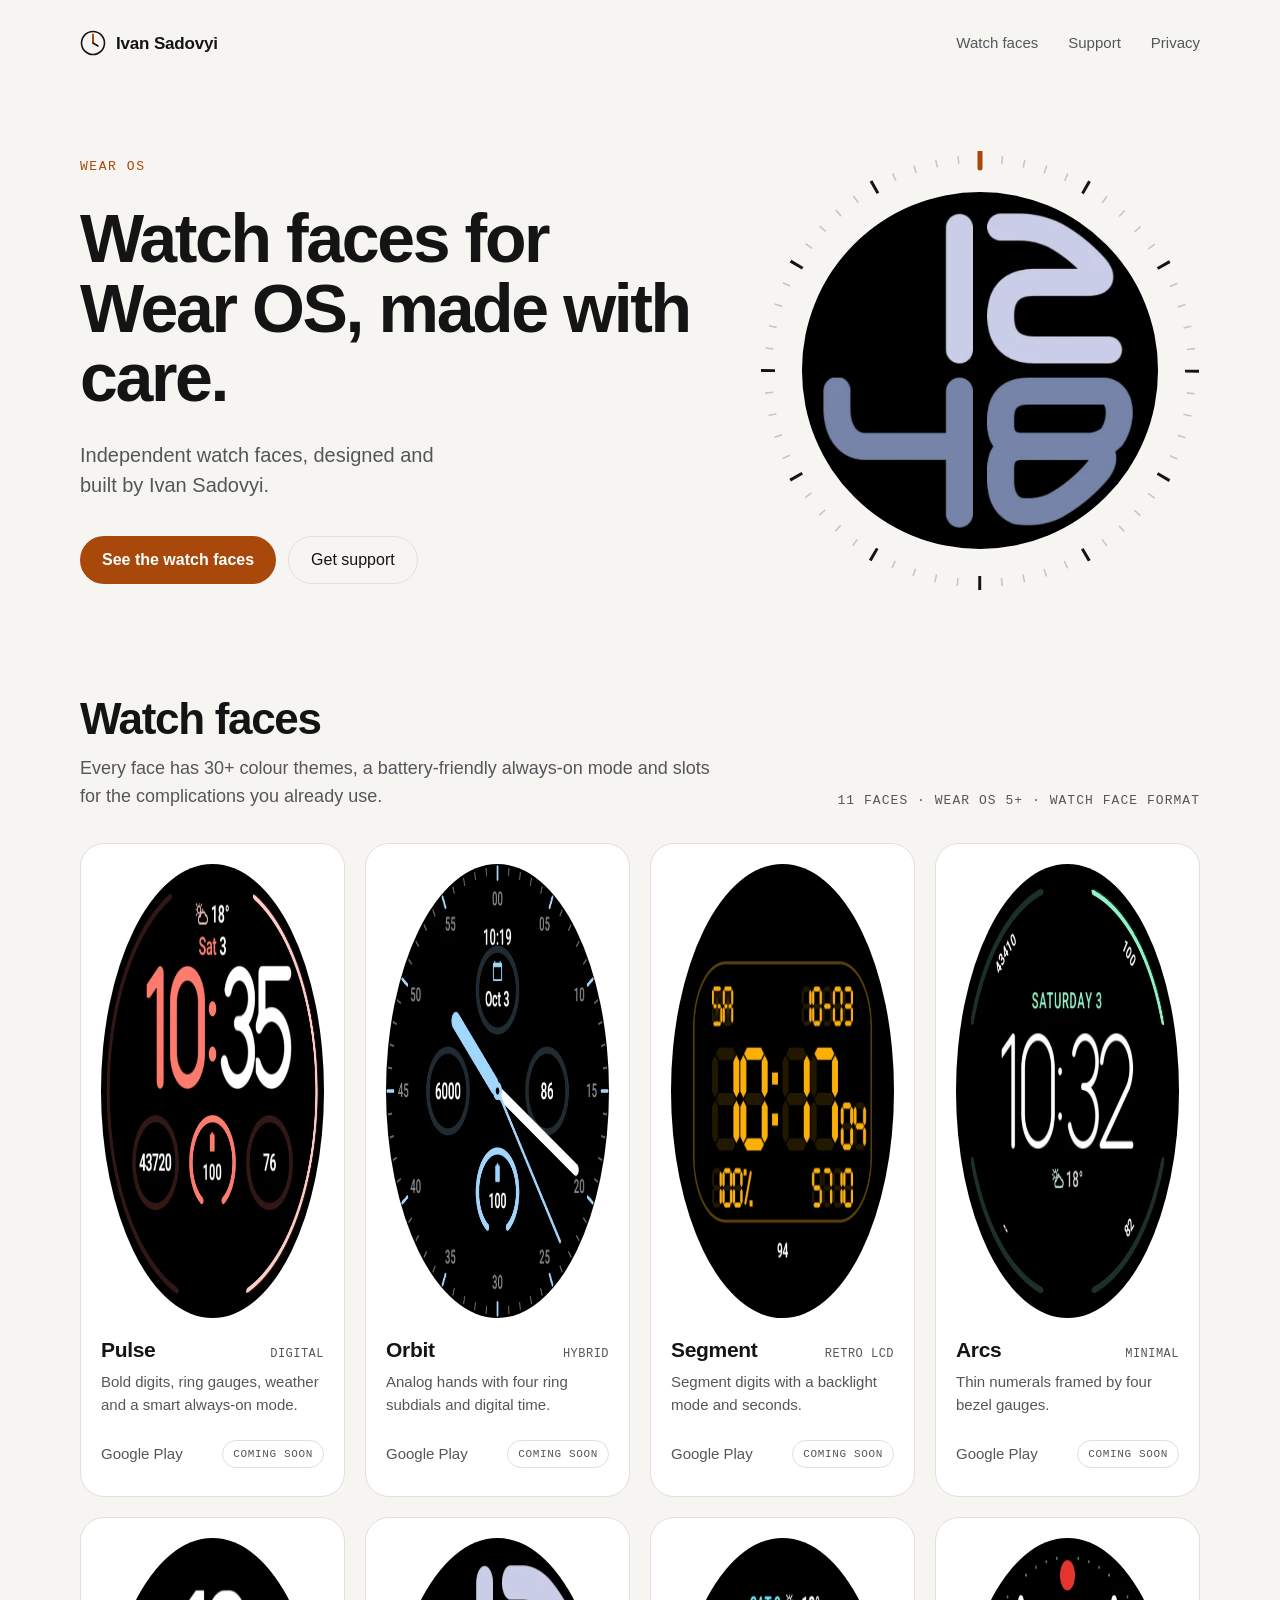
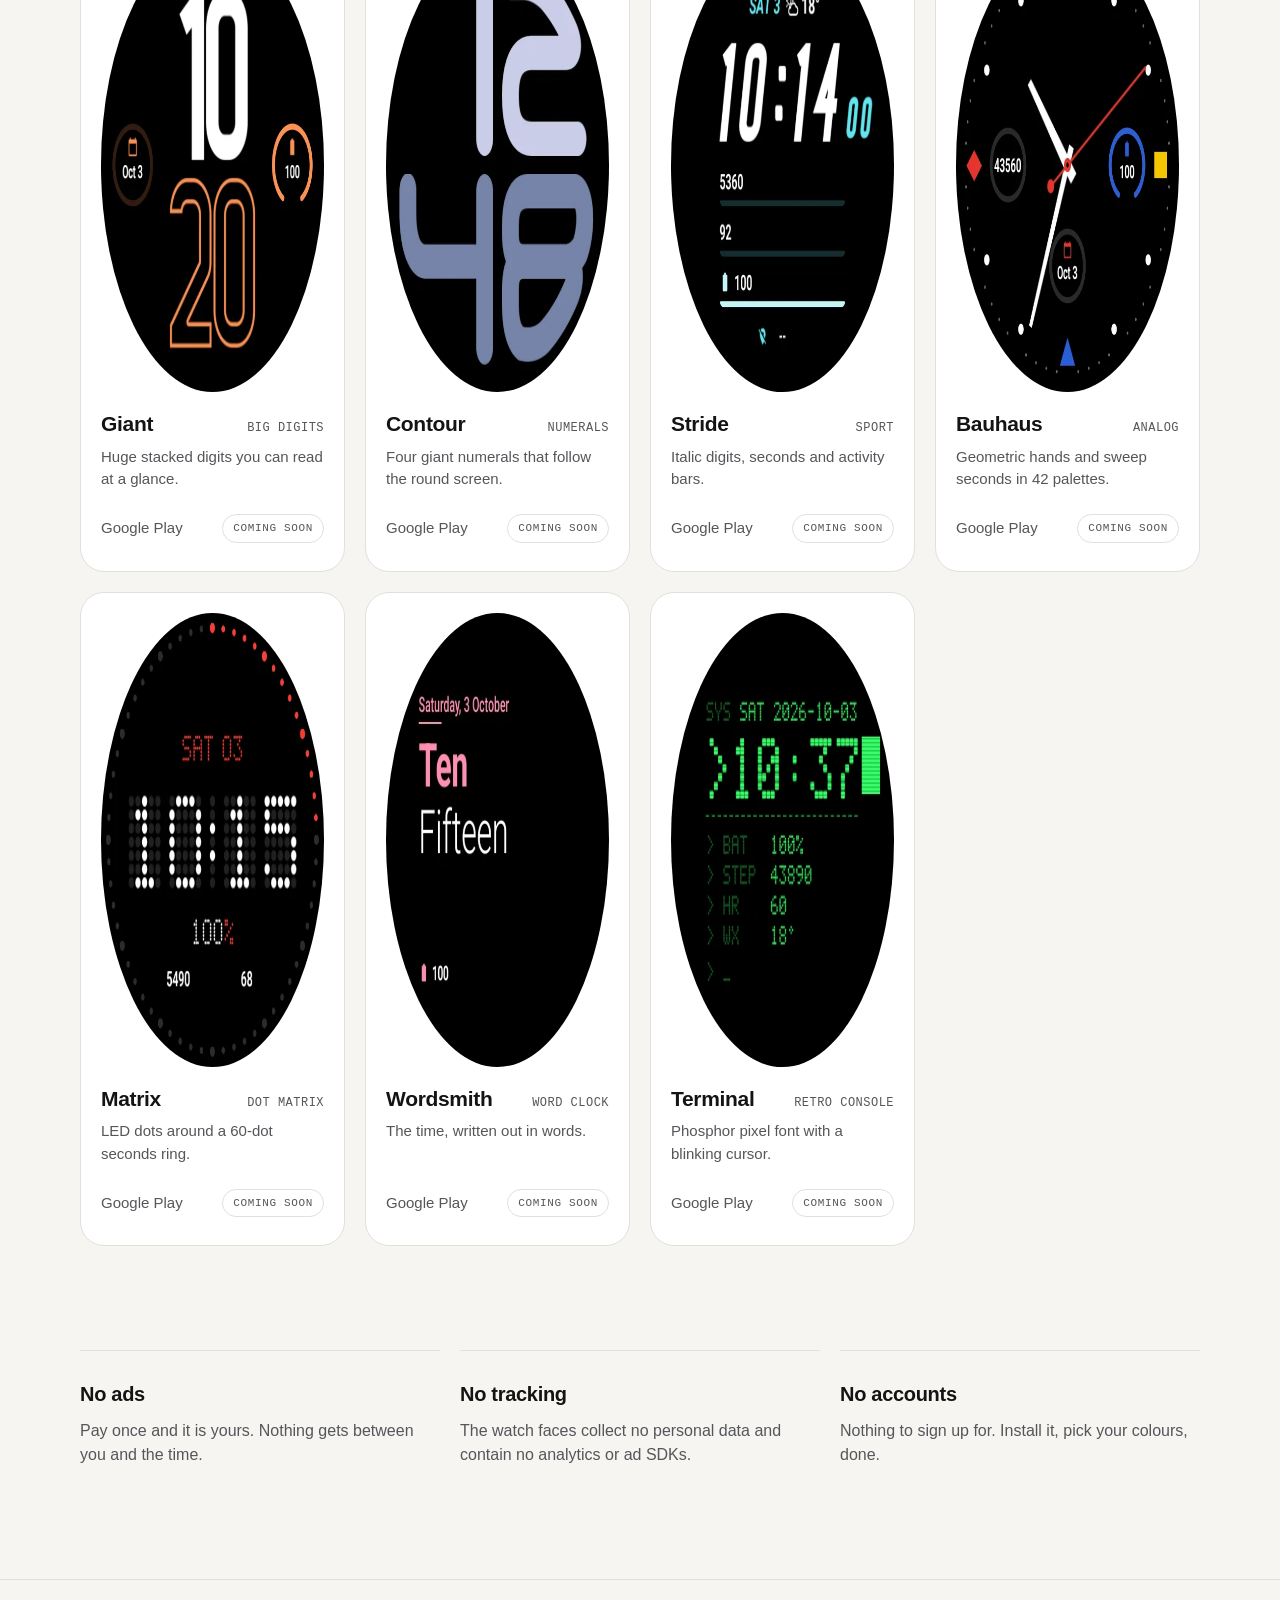
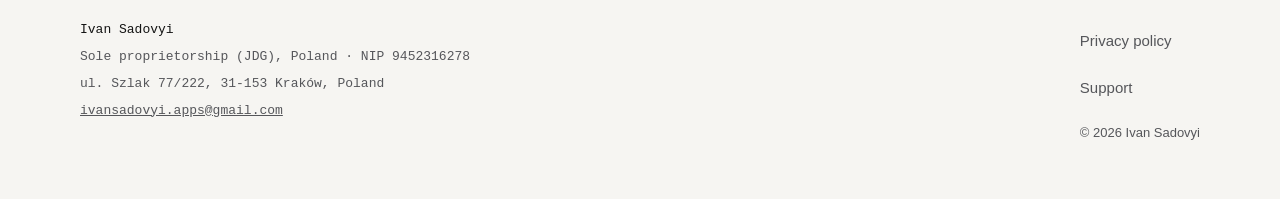
==== index.html @ e1cd38cf "Add site: watch face catalogue, support and privacy policy Static HTML/CSS for GitHub Pages, no scri" ====
<!doctype html>
<html lang="en">
<head>
<meta charset="utf-8">
<meta name="viewport" content="width=device-width, initial-scale=1">
<title>Ivan Sadovyi — Watch faces for Wear OS</title>
<meta name="description" content="Independent Wear OS watch faces by Ivan Sadovyi: Pulse, Orbit, Contour, Wordsmith and more. 30+ colour themes, a battery-friendly always-on mode, no ads and no tracking.">
<link rel="canonical" href="https://ivansadovyi.github.io/">
<meta name="theme-color" content="#0a0a0b" media="(prefers-color-scheme: dark)">
<meta name="theme-color" content="#f6f5f2" media="(prefers-color-scheme: light)">
<meta property="og:type" content="website">
<meta property="og:site_name" content="Ivan Sadovyi">
<meta property="og:title" content="Watch faces for Wear OS, made with care">
<meta property="og:description" content="Independent Wear OS watch faces by Ivan Sadovyi. No ads, no tracking, no accounts.">
<meta property="og:url" content="https://ivansadovyi.github.io/">
<meta property="og:image" content="https://ivansadovyi.github.io/assets/og.png">
<meta property="og:image:width" content="1200">
<meta property="og:image:height" content="630">
<meta name="twitter:card" content="summary_large_image">
<link rel="icon" href="/favicon.svg" type="image/svg+xml">
<link rel="icon" href="/favicon-32.png" sizes="32x32" type="image/png">
<link rel="apple-touch-icon" href="/apple-touch-icon.png">
<link rel="stylesheet" href="/assets/site.css">
</head>
<body>
<a class="skip" href="#main">Skip to content</a>

<header class="wrap site-header">
<a class="brand" href="/" aria-label="Ivan Sadovyi, home">
<svg width="26" height="26" viewBox="0 0 26 26" aria-hidden="true"><circle cx="13" cy="13" r="11.5" fill="none" stroke="currentColor" stroke-width="1.6"/><line x1="13" y1="4.5" x2="13" y2="13" style="stroke: var(--accent)" stroke-width="2" stroke-linecap="round"/><line x1="13" y1="13" x2="18" y2="16" stroke="currentColor" stroke-width="1.6" stroke-linecap="round"/></svg>
<span>Ivan Sadovyi</span>
</a>
<nav class="site-nav" aria-label="Main">
<a href="/#faces">Watch faces</a>
<a href="/support/">Support</a>
<a href="/privacy/">Privacy</a>
</nav>
</header>

<main id="main">
<section class="wrap hero">
<div class="hero__text">
<div class="label label--accent">WEAR OS</div>
<h1>Watch faces for Wear OS, made with care.</h1>
<p class="hero__lede">Independent watch faces, designed and built by Ivan Sadovyi.</p>
<div class="hero__actions">
<a class="button button--primary" href="#faces">See the watch faces</a>
<a class="button button--ghost" href="/support/">Get support</a>
</div>
</div>
<div class="hero__art">
<div class="dial">
<svg viewBox="0 0 440 440" aria-hidden="true">
<circle class="minor" cx="220" cy="220" r="212" fill="none" stroke-width="8" stroke-dasharray="1.6 20.6007" stroke-dashoffset="0.8" transform="rotate(-90 220 220)"/>
<circle class="major" cx="220" cy="220" r="212" fill="none" stroke-width="14" stroke-dasharray="3 108.0033" stroke-dashoffset="1.5" transform="rotate(-90 220 220)"/>
<line class="noon" x1="220" y1="1" x2="220" y2="17" stroke-width="5" stroke-linecap="round"/>
</svg>
<img src="/assets/faces/contour.webp" width="454" height="454" alt="Contour watch face showing 12:48 in four giant numerals">
</div>
</div>
</section>

<section class="wrap section" id="faces">
<div class="section__head">
<div class="section__intro">
<h2>Watch faces</h2>
<p>Every face has 30+ colour themes, a battery-friendly always-on mode and slots for the complications you already use.</p>
</div>
<div class="label">11 FACES · WEAR OS 5+ · WATCH FACE FORMAT</div>
</div>

<div class="faces">
<article class="face" id="pulse" data-package="com.ivan.watchface.pulse">
<img src="/assets/faces/pulse.webp" width="454" height="454" loading="lazy" alt="Pulse watch face with large digits, weather and three ring gauges">
<div class="face__body">
<div class="face__title"><h3>Pulse</h3><span class="face__kind">DIGITAL</span></div>
<p>Bold digits, ring gauges, weather and a smart always-on mode.</p>
</div>
<div class="face__store"><span class="store-link store-link--soon">Google Play</span><span class="chip">COMING SOON</span></div>
</article>

<article class="face" id="orbit" data-package="com.ivan.watchface.orbit">
<img src="/assets/faces/orbit.webp" width="454" height="454" loading="lazy" alt="Orbit hybrid watch face with analog hands, digital time and ring subdials">
<div class="face__body">
<div class="face__title"><h3>Orbit</h3><span class="face__kind">HYBRID</span></div>
<p>Analog hands with four ring subdials and digital time.</p>
</div>
<div class="face__store"><span class="store-link store-link--soon">Google Play</span><span class="chip">COMING SOON</span></div>
</article>

<article class="face" id="segment" data-package="com.ivan.watchface.segment">
<img src="/assets/faces/segment.webp" width="454" height="454" loading="lazy" alt="Segment watch face with retro LCD segment digits">
<div class="face__body">
<div class="face__title"><h3>Segment</h3><span class="face__kind">RETRO LCD</span></div>
<p>Segment digits with a backlight mode and seconds.</p>
</div>
<div class="face__store"><span class="store-link store-link--soon">Google Play</span><span class="chip">COMING SOON</span></div>
</article>

<article class="face" id="arcs" data-package="com.ivan.watchface.arcs">
<img src="/assets/faces/arcs.webp" width="454" height="454" loading="lazy" alt="Arcs watch face with thin numerals and gauges along the bezel">
<div class="face__body">
<div class="face__title"><h3>Arcs</h3><span class="face__kind">MINIMAL</span></div>
<p>Thin numerals framed by four bezel gauges.</p>
</div>
<div class="face__store"><span class="store-link store-link--soon">Google Play</span><span class="chip">COMING SOON</span></div>
</article>

<article class="face" id="giant" data-package="com.ivan.watchface.giant">
<img src="/assets/faces/giant.webp" width="454" height="454" loading="lazy" alt="Giant watch face with huge stacked hour and minute digits">
<div class="face__body">
<div class="face__title"><h3>Giant</h3><span class="face__kind">BIG DIGITS</span></div>
<p>Huge stacked digits you can read at a glance.</p>
</div>
<div class="face__store"><span class="store-link store-link--soon">Google Play</span><span class="chip">COMING SOON</span></div>
</article>

<article class="face" id="contour" data-package="com.ivan.watchface.contour">
<img src="/assets/faces/contour.webp" width="454" height="454" loading="lazy" alt="Contour watch face with four giant numerals filling the round screen">
<div class="face__body">
<div class="face__title"><h3>Contour</h3><span class="face__kind">NUMERALS</span></div>
<p>Four giant numerals that follow the round screen.</p>
</div>
<div class="face__store"><span class="store-link store-link--soon">Google Play</span><span class="chip">COMING SOON</span></div>
</article>

<article class="face" id="stride" data-package="com.ivan.watchface.stride">
<img src="/assets/faces/stride.webp" width="454" height="454" loading="lazy" alt="Stride sport watch face with italic digits and activity bars">
<div class="face__body">
<div class="face__title"><h3>Stride</h3><span class="face__kind">SPORT</span></div>
<p>Italic digits, seconds and activity bars.</p>
</div>
<div class="face__store"><span class="store-link store-link--soon">Google Play</span><span class="chip">COMING SOON</span></div>
</article>

<article class="face" id="bauhaus" data-package="com.ivan.watchface.bauhaus">
<img src="/assets/faces/bauhaus.webp" width="454" height="454" loading="lazy" alt="Bauhaus analog watch face with geometric hour markers">
<div class="face__body">
<div class="face__title"><h3>Bauhaus</h3><span class="face__kind">ANALOG</span></div>
<p>Geometric hands and sweep seconds in 42 palettes.</p>
</div>
<div class="face__store"><span class="store-link store-link--soon">Google Play</span><span class="chip">COMING SOON</span></div>
</article>

<article class="face" id="matrix" data-package="com.ivan.watchface.matrix">
<img src="/assets/faces/matrix.webp" width="454" height="454" loading="lazy" alt="Matrix watch face with dot-matrix digits and a dotted seconds ring">
<div class="face__body">
<div class="face__title"><h3>Matrix</h3><span class="face__kind">DOT MATRIX</span></div>
<p>LED dots around a 60-dot seconds ring.</p>
</div>
<div class="face__store"><span class="store-link store-link--soon">Google Play</span><span class="chip">COMING SOON</span></div>
</article>

<article class="face" id="wordsmith" data-package="com.ivan.watchface.wordsmith">
<img src="/assets/faces/wordsmith.webp" width="454" height="454" loading="lazy" alt="Wordsmith watch face showing the time written out in words">
<div class="face__body">
<div class="face__title"><h3>Wordsmith</h3><span class="face__kind">WORD CLOCK</span></div>
<p>The time, written out in words.</p>
</div>
<div class="face__store"><span class="store-link store-link--soon">Google Play</span><span class="chip">COMING SOON</span></div>
</article>

<article class="face" id="terminal" data-package="com.ivan.watchface.terminal">
<img src="/assets/faces/terminal.webp" width="454" height="454" loading="lazy" alt="Terminal watch face with console-style text and a cursor">
<div class="face__body">
<div class="face__title"><h3>Terminal</h3><span class="face__kind">RETRO CONSOLE</span></div>
<p>Phosphor pixel font with a blinking cursor.</p>
</div>
<div class="face__store"><span class="store-link store-link--soon">Google Play</span><span class="chip">COMING SOON</span></div>
</article>
</div>
</section>

<section class="wrap promises" aria-label="Promises">
<div>
<h3>No ads</h3>
<p>Pay once and it is yours. Nothing gets between you and the time.</p>
</div>
<div>
<h3>No tracking</h3>
<p>The watch faces collect no personal data and contain no analytics or ad SDKs.</p>
</div>
<div>
<h3>No accounts</h3>
<p>Nothing to sign up for. Install it, pick your colours, done.</p>
</div>
</section>
</main>

<footer class="site-footer">
<div class="wrap">
<address class="legal">
<strong>Ivan Sadovyi</strong>
<span>Sole proprietorship (JDG), Poland · NIP 9452316278</span>
<span>ul. Szlak 77/222, 31-153 Kraków, Poland</span>
<a href="mailto:ivansadovyi.apps@gmail.com">ivansadovyi.apps@gmail.com</a>
</address>
<div class="footer-links">
<a href="/privacy/">Privacy policy</a>
<a href="/support/">Support</a>
<small>© 2026 Ivan Sadovyi</small>
</div>
</div>
</footer>
</body>
</html>
---- assets/site.css ----
:root {
  color-scheme: dark light;
  --bg: #0a0a0b;
  --surface: #131315;
  --line: #26262a;
  --tick: #3a3a40;
  --text: #f2f2f0;
  --muted: #a1a1a6;
  --accent: #ff8a3d;
  --ink: #0a0a0b;
  --sans: ui-sans-serif, -apple-system, BlinkMacSystemFont, "Segoe UI", Roboto, Helvetica, Arial, sans-serif;
  --mono: ui-monospace, "SF Mono", Menlo, Consolas, "Liberation Mono", monospace;
  --wrap: 1168px;
  --gutter: 24px;
}

@media (prefers-color-scheme: light) {
  :root {
    --bg: #f6f5f2;
    --surface: #ffffff;
    --line: #e2e0da;
    --tick: #c9c6be;
    --text: #141414;
    --muted: #55565a;
    --accent: #a8490b;
    --ink: #ffffff;
  }
}

*, *::before, *::after { box-sizing: border-box; }

html { -webkit-text-size-adjust: 100%; scroll-behavior: smooth; }

body {
  margin: 0;
  background: var(--bg);
  color: var(--text);
  font-family: var(--sans);
  font-size: 16px;
  line-height: 1.5;
  -webkit-font-smoothing: antialiased;
}

img { display: block; max-width: 100%; }

a { color: inherit; }
a:hover { opacity: 0.85; }
:focus-visible { outline: 2px solid var(--accent); outline-offset: 3px; border-radius: 6px; }

h1, h2, h3, p { margin: 0; }

.skip {
  position: absolute;
  left: 12px;
  top: -100px;
  padding: 10px 14px;
  border-radius: 10px;
  background: var(--accent);
  color: var(--ink);
  font-weight: 600;
  text-decoration: none;
  z-index: 10;
}
.skip:focus { top: 12px; }

.wrap { max-width: var(--wrap); margin: 0 auto; padding: 0 var(--gutter); }

.label {
  font-family: var(--mono);
  font-size: 13px;
  letter-spacing: 0.08em;
  color: var(--muted);
}
.label--accent { color: var(--accent); letter-spacing: 0.12em; }

.chip {
  padding: 5px 10px;
  border: 1px solid var(--line);
  border-radius: 999px;
  font-family: var(--mono);
  font-size: 11px;
  letter-spacing: 0.06em;
  color: var(--muted);
  white-space: nowrap;
}

.button {
  display: inline-flex;
  align-items: center;
  min-height: 48px;
  padding: 0 22px;
  border-radius: 999px;
  font-size: 16px;
  font-weight: 600;
  text-decoration: none;
}
.button--primary { background: var(--accent); color: var(--ink); }
.button--ghost { border: 1px solid var(--line); color: var(--text); font-weight: 500; }

/* Header */

.site-header {
  display: flex;
  flex-wrap: wrap;
  gap: 4px 12px;
  align-items: center;
  justify-content: space-between;
  padding-top: 20px;
  padding-bottom: 20px;
}

.brand {
  display: flex;
  align-items: center;
  gap: 10px;
  min-height: 44px;
  font-size: 17px;
  font-weight: 600;
  letter-spacing: -0.01em;
  text-decoration: none;
}
.brand svg { flex: none; }

.site-nav { display: flex; flex-wrap: wrap; gap: 2px; margin-right: -14px; font-size: 15px; }
.site-nav a { padding: 12px 14px; color: var(--muted); text-decoration: none; }
.site-nav a[aria-current="page"] { color: var(--text); }

/* Home */

.hero {
  display: flex;
  flex-wrap: wrap;
  gap: 56px;
  align-items: center;
  padding-top: 64px;
  padding-bottom: 104px;
}
.hero__text { flex: 1 1 520px; min-width: 0; display: flex; flex-direction: column; gap: 28px; }
.hero h1 {
  font-size: clamp(42px, 6.4vw, 68px);
  line-height: 1.02;
  font-weight: 650;
  letter-spacing: -0.035em;
}
.hero__lede { max-width: 34ch; font-size: clamp(17px, 2vw, 20px); color: var(--muted); }
.hero__actions { display: flex; flex-wrap: wrap; gap: 12px; padding-top: 8px; }
.hero__art { flex: 0 1 440px; min-width: 0; margin: 0 auto; }

.dial { position: relative; width: 440px; max-width: 100%; aspect-ratio: 1; }
.dial svg { position: absolute; inset: 0; width: 100%; height: 100%; }
.dial img {
  position: absolute;
  left: 9.5%;
  top: 9.5%;
  width: 81%;
  height: 81%;
  border-radius: 50%;
  background: #000;
}
.dial .minor { stroke: var(--tick); }
.dial .major { stroke: var(--text); }
.dial .noon { stroke: var(--accent); }

.section { padding-bottom: 104px; display: flex; flex-direction: column; gap: 32px; scroll-margin-top: 16px; }
.section__head { display: flex; flex-wrap: wrap; gap: 16px 32px; align-items: flex-end; justify-content: space-between; }
.section__intro { display: flex; flex-direction: column; gap: 12px; max-width: 640px; }
.section h2 { font-size: clamp(32px, 4vw, 44px); line-height: 1.1; font-weight: 650; letter-spacing: -0.03em; }
.section__intro p { font-size: 18px; line-height: 1.55; color: var(--muted); }

.faces { display: grid; grid-template-columns: repeat(auto-fill, minmax(250px, 1fr)); gap: 20px; }

.face {
  display: flex;
  flex-direction: column;
  gap: 16px;
  padding: 20px;
  border: 1px solid var(--line);
  border-radius: 24px;
  background: var(--surface);
  scroll-margin-top: 16px;
}
.face img { width: 100%; aspect-ratio: 1; border-radius: 50%; background: #000; }
.face__body { display: flex; flex-direction: column; gap: 6px; }
.face__title { display: flex; align-items: baseline; justify-content: space-between; gap: 8px; }
.face h3 { font-size: 21px; font-weight: 620; letter-spacing: -0.015em; }
.face__kind { font-family: var(--mono); font-size: 12px; letter-spacing: 0.04em; color: var(--muted); text-align: right; }
.face__body p { font-size: 15px; color: var(--muted); }
.face__store { display: flex; align-items: center; justify-content: space-between; gap: 8px; margin-top: auto; min-height: 44px; }
.store-link { display: inline-flex; align-items: center; gap: 6px; min-height: 44px; font-size: 15px; font-weight: 600; color: var(--accent); text-decoration: none; }
.store-link--soon { color: var(--muted); font-weight: 500; }

.promises { display: grid; grid-template-columns: repeat(auto-fit, minmax(260px, 1fr)); gap: 20px; padding-bottom: 112px; }
.promises div { display: flex; flex-direction: column; gap: 10px; padding-top: 28px; border-top: 1px solid var(--line); }
.promises h3 { font-size: 20px; font-weight: 620; letter-spacing: -0.015em; }
.promises p { color: var(--muted); }

/* Document pages: privacy, support */

.doc { max-width: 760px; margin: 0 auto; padding: 56px var(--gutter) 104px; display: flex; flex-direction: column; gap: 40px; }
.doc__head { display: flex; flex-direction: column; gap: 16px; }
.doc h1 { font-size: clamp(40px, 6vw, 52px); line-height: 1.05; font-weight: 650; letter-spacing: -0.035em; }
.doc__head p { font-size: 18px; line-height: 1.6; color: var(--muted); }
.doc section { display: flex; flex-direction: column; gap: 12px; scroll-margin-top: 16px; }
.doc h2 { font-size: 26px; line-height: 1.2; font-weight: 640; letter-spacing: -0.02em; }
.doc section p { font-size: 17px; line-height: 1.65; color: var(--muted); }
.doc section a { color: var(--accent); }

.callout { display: flex; flex-direction: column; gap: 8px; padding: 24px 28px; border: 1px solid var(--line); border-radius: 20px; background: var(--surface); }
.callout p { font-size: 18px; line-height: 1.55; }

.toc { display: flex; flex-wrap: wrap; gap: 8px; }
.toc a { padding: 10px 14px; border: 1px solid var(--line); border-radius: 999px; font-size: 14px; color: var(--muted); text-decoration: none; }

.doc .contact-box { padding: 24px 28px; border: 1px solid var(--line); border-radius: 20px; }
.doc .contact-box h2 { font-size: 22px; }

.faq { border-top: 1px solid var(--line); }
.faq details { padding: 22px 0; border-bottom: 1px solid var(--line); }
.faq summary {
  display: flex;
  align-items: center;
  justify-content: space-between;
  gap: 16px;
  min-height: 28px;
  font-size: 20px;
  font-weight: 620;
  letter-spacing: -0.015em;
  cursor: pointer;
  list-style: none;
}
.faq summary::-webkit-details-marker { display: none; }
.faq summary::after { content: "+"; flex: none; font-family: var(--mono); font-weight: 400; color: var(--muted); }
.faq details[open] summary::after { content: "−"; }
.faq details p { margin-top: 12px; font-size: 17px; line-height: 1.65; color: var(--muted); }

.help {
  display: flex;
  flex-wrap: wrap;
  gap: 20px 32px;
  align-items: center;
  justify-content: space-between;
  padding: 28px;
  border: 1px solid var(--line);
  border-radius: 24px;
  background: var(--surface);
}
.help div { flex: 1 1 360px; min-width: 0; display: flex; flex-direction: column; gap: 8px; }
.help h2 { font-size: 24px; font-weight: 640; letter-spacing: -0.02em; }
.help p { color: var(--muted); }

/* Footer */

.site-footer { border-top: 1px solid var(--line); }
.site-footer .wrap { display: flex; flex-wrap: wrap; gap: 32px; justify-content: space-between; padding-top: 40px; padding-bottom: 56px; }
.legal { display: flex; flex-direction: column; gap: 6px; font-family: var(--mono); font-size: 13px; line-height: 1.6; color: var(--muted); font-style: normal; }
.legal strong { color: var(--text); font-weight: 500; }
.footer-links { display: flex; flex-direction: column; gap: 4px; align-items: flex-start; font-size: 15px; }
.footer-links a { padding: 10px 0; color: var(--muted); text-decoration: none; }
.footer-links small { padding-top: 10px; font-size: 13px; color: var(--muted); }

/* Phones */

@media (max-width: 560px) {
  :root { --gutter: 16px; }
  .hero { gap: 32px; padding-top: 32px; padding-bottom: 64px; }
  .hero__actions .button { flex: 1 1 100%; justify-content: center; min-height: 52px; }
  .section { padding-bottom: 64px; gap: 20px; }
  .section__intro p { font-size: 16px; }
  .faces { grid-template-columns: repeat(2, minmax(0, 1fr)); gap: 12px; }
  .face { gap: 10px; padding: 12px; border-radius: 20px; }
  .face__title { flex-direction: column; gap: 2px; }
  .face h3 { font-size: 17px; }
  .face__kind { font-size: 11px; text-align: left; }
  .face__body p, .face__store .chip { display: none; }
  .face__store { min-height: 0; }
  .store-link { min-height: 36px; font-size: 14px; }
  .promises { padding-bottom: 72px; }
  .doc { padding-top: 32px; padding-bottom: 72px; gap: 32px; }
  .faq summary { font-size: 18px; }
}

@media (prefers-reduced-motion: reduce) {
  html { scroll-behavior: auto; }
}
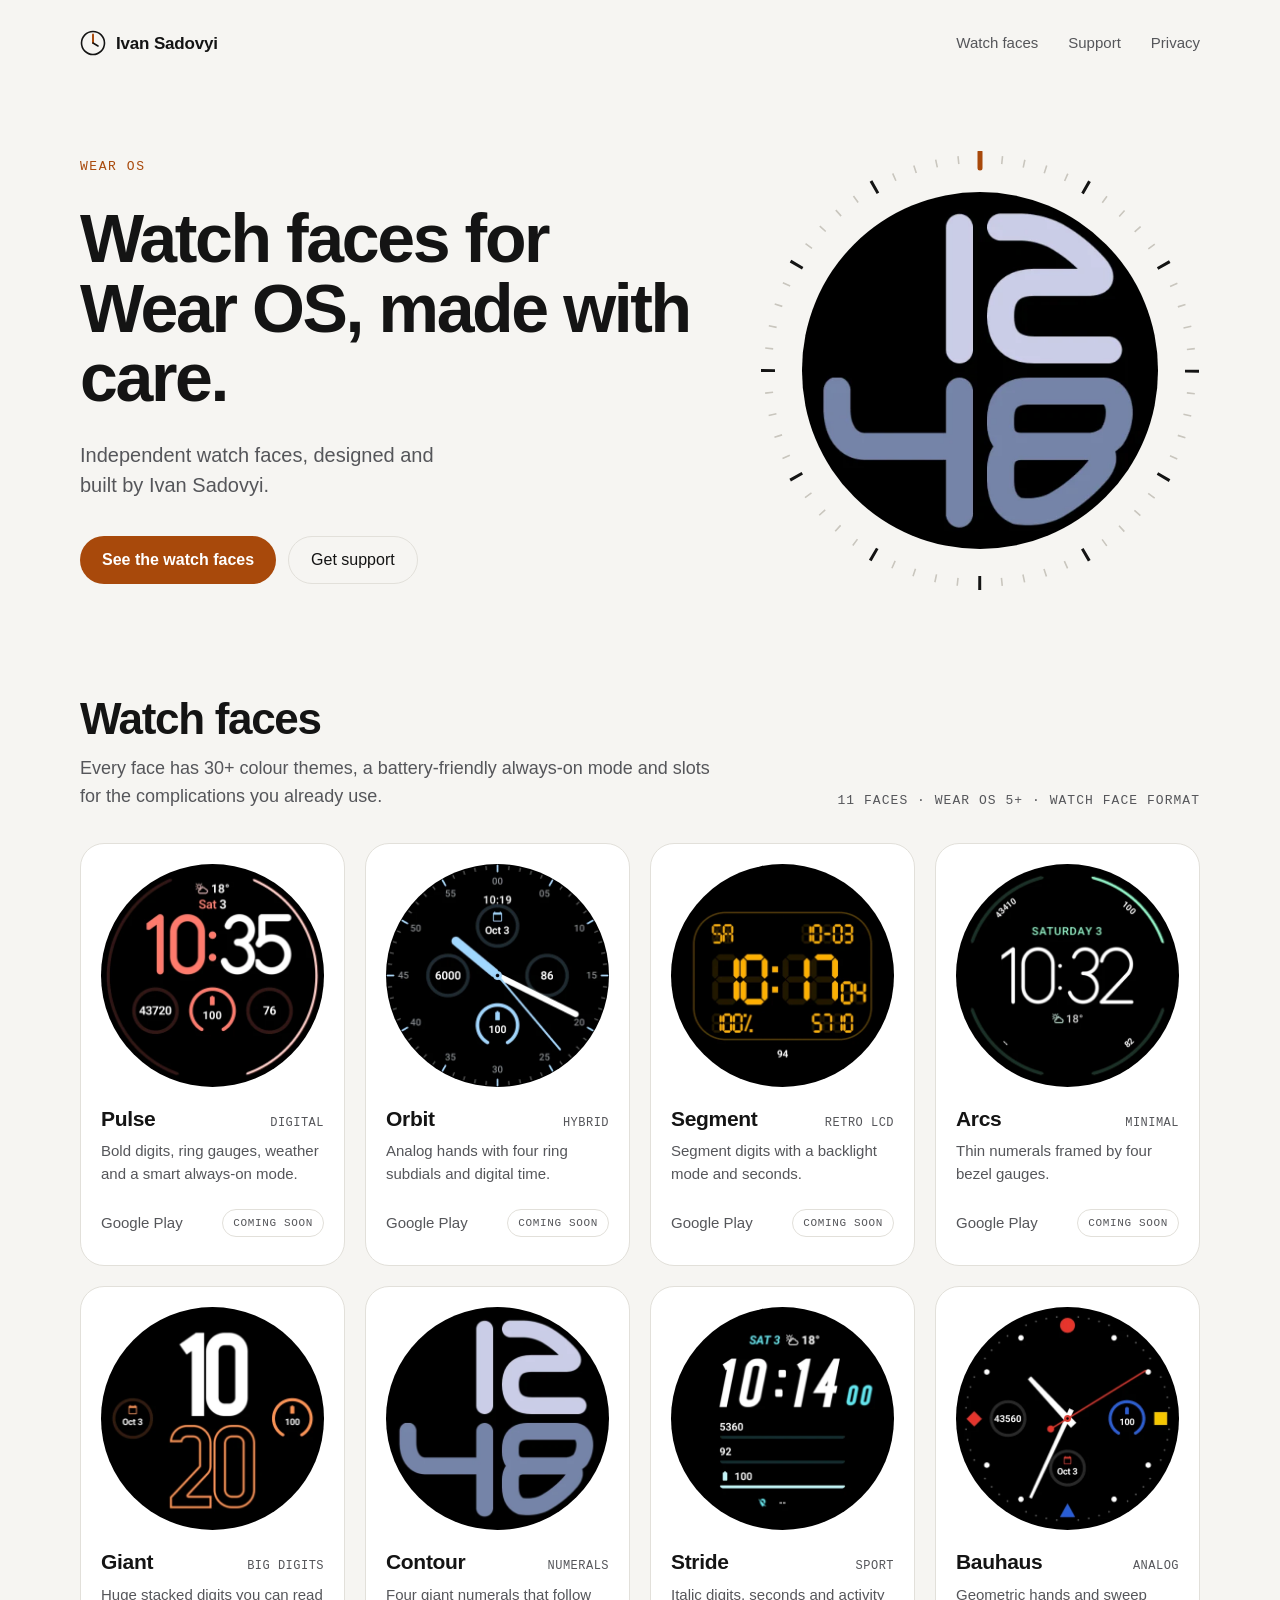
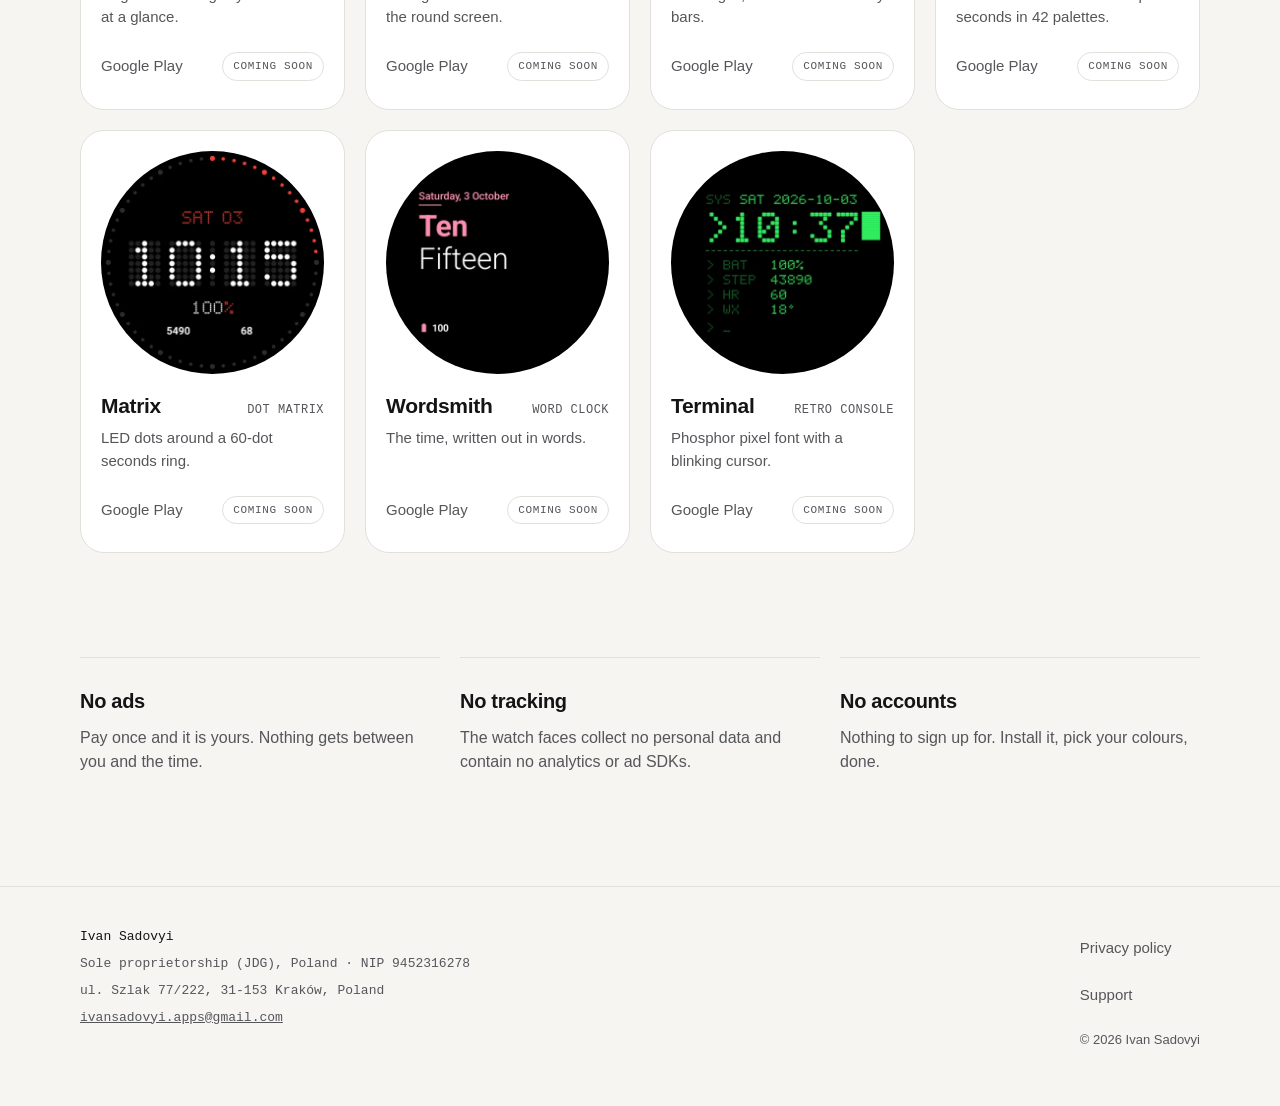
==== commit 5cae0683: "Keep face previews round and "Wear OS" on one line The width/height attributes set a fixed CSS heigh" ====
--- a/index.html
+++ b/index.html
@@ -41,7 +41,7 @@
 <section class="wrap hero">
 <div class="hero__text">
 <div class="label label--accent">WEAR OS</div>
-<h1>Watch faces for Wear OS, made with care.</h1>
+<h1>Watch faces for Wear&nbsp;OS, made with care.</h1>
 <p class="hero__lede">Independent watch faces, designed and built by Ivan Sadovyi.</p>
 <div class="hero__actions">
 <a class="button button--primary" href="#faces">See the watch faces</a>
--- a/assets/site.css
+++ b/assets/site.css
@@ -41,7 +41,7 @@
   -webkit-font-smoothing: antialiased;
 }
 
-img { display: block; max-width: 100%; }
+img { display: block; max-width: 100%; height: auto; }
 
 a { color: inherit; }
 a:hover { opacity: 0.85; }
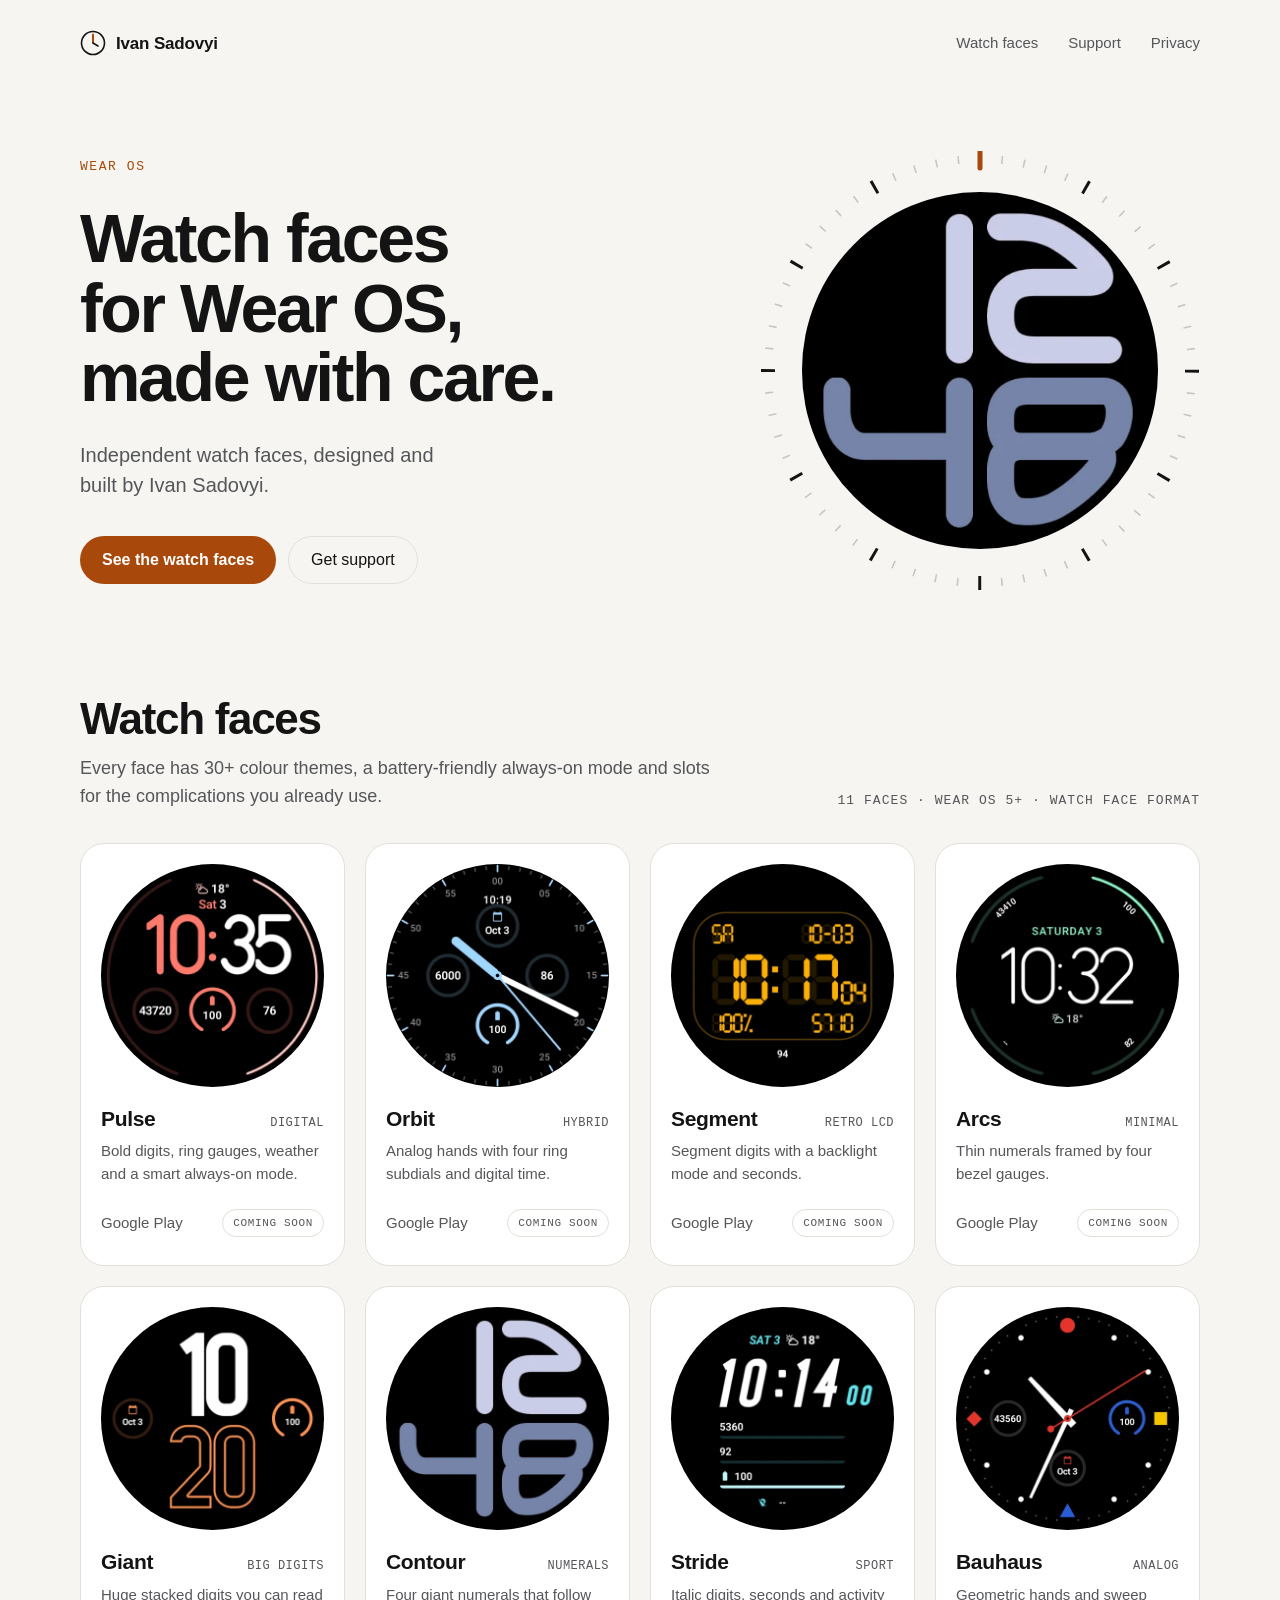
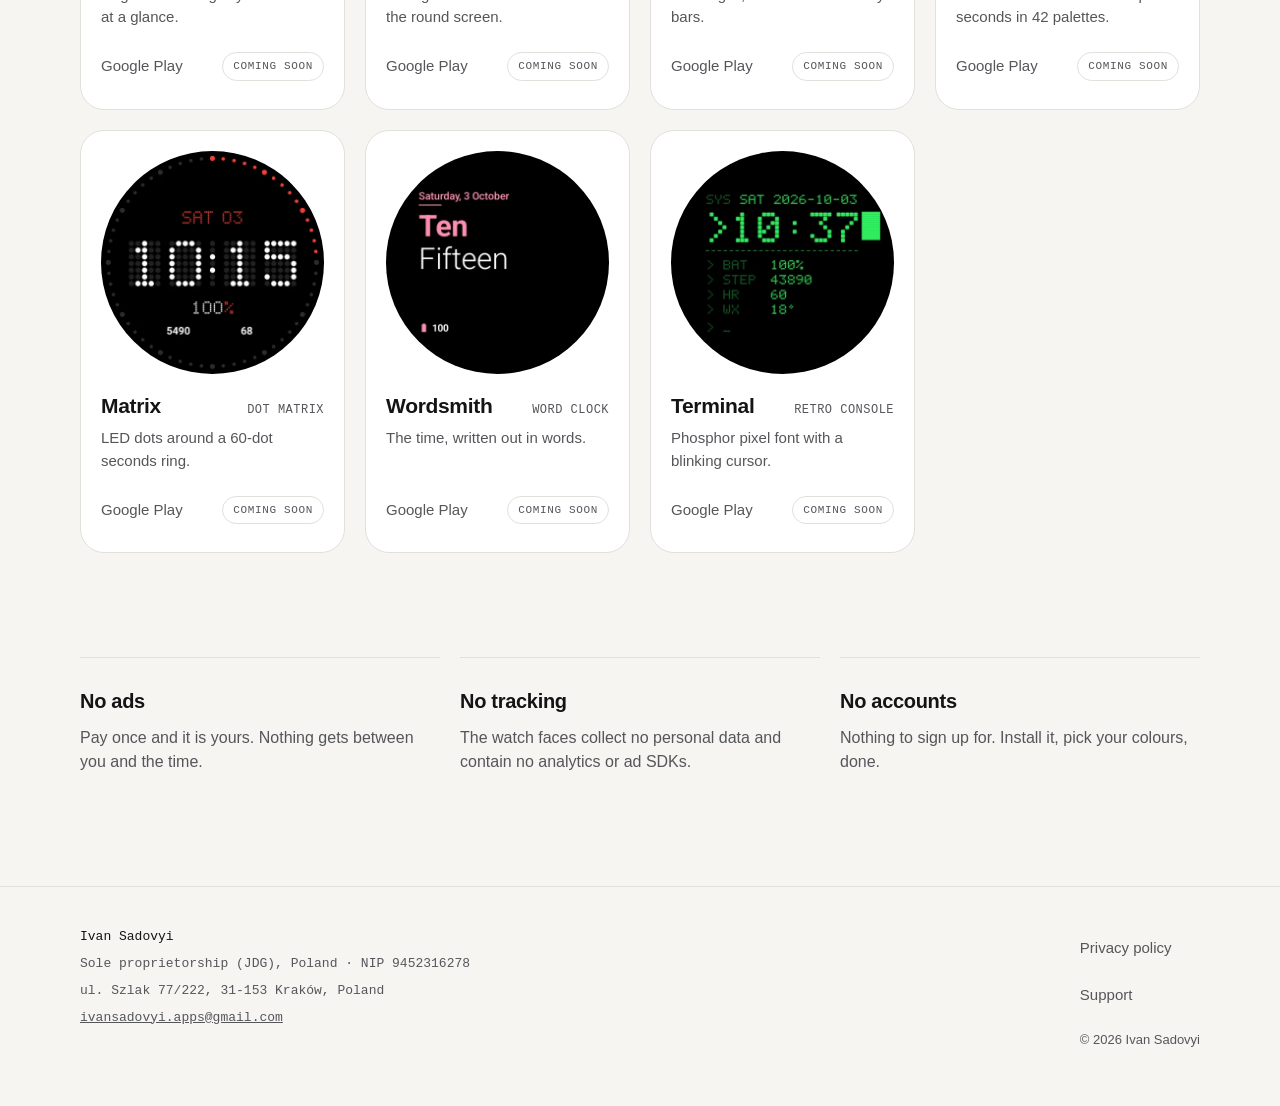
==== commit 64b5f9f1: "Polish phone layout and balance headline lines Phones show "Coming soon" instead of the inactive sto" ====
--- a/index.html
+++ b/index.html
@@ -20,7 +20,7 @@
 <link rel="icon" href="/favicon.svg" type="image/svg+xml">
 <link rel="icon" href="/favicon-32.png" sizes="32x32" type="image/png">
 <link rel="apple-touch-icon" href="/apple-touch-icon.png">
-<link rel="stylesheet" href="/assets/site.css">
+<link rel="stylesheet" href="/assets/site.css?v=3">
 </head>
 <body>
 <a class="skip" href="#main">Skip to content</a>
--- a/assets/site.css
+++ b/assets/site.css
@@ -48,6 +48,7 @@
 :focus-visible { outline: 2px solid var(--accent); outline-offset: 3px; border-radius: 6px; }
 
 h1, h2, h3, p { margin: 0; }
+h1, h2 { text-wrap: balance; }
 
 .skip {
   position: absolute;
@@ -262,6 +263,7 @@
 
 @media (max-width: 560px) {
   :root { --gutter: 16px; }
+  .site-nav { margin: 0 -14px; }
   .hero { gap: 32px; padding-top: 32px; padding-bottom: 64px; }
   .hero__actions .button { flex: 1 1 100%; justify-content: center; min-height: 52px; }
   .section { padding-bottom: 64px; gap: 20px; }
@@ -271,7 +273,7 @@
   .face__title { flex-direction: column; gap: 2px; }
   .face h3 { font-size: 17px; }
   .face__kind { font-size: 11px; text-align: left; }
-  .face__body p, .face__store .chip { display: none; }
+  .face__body p, .face__store .store-link--soon { display: none; }
   .face__store { min-height: 0; }
   .store-link { min-height: 36px; font-size: 14px; }
   .promises { padding-bottom: 72px; }
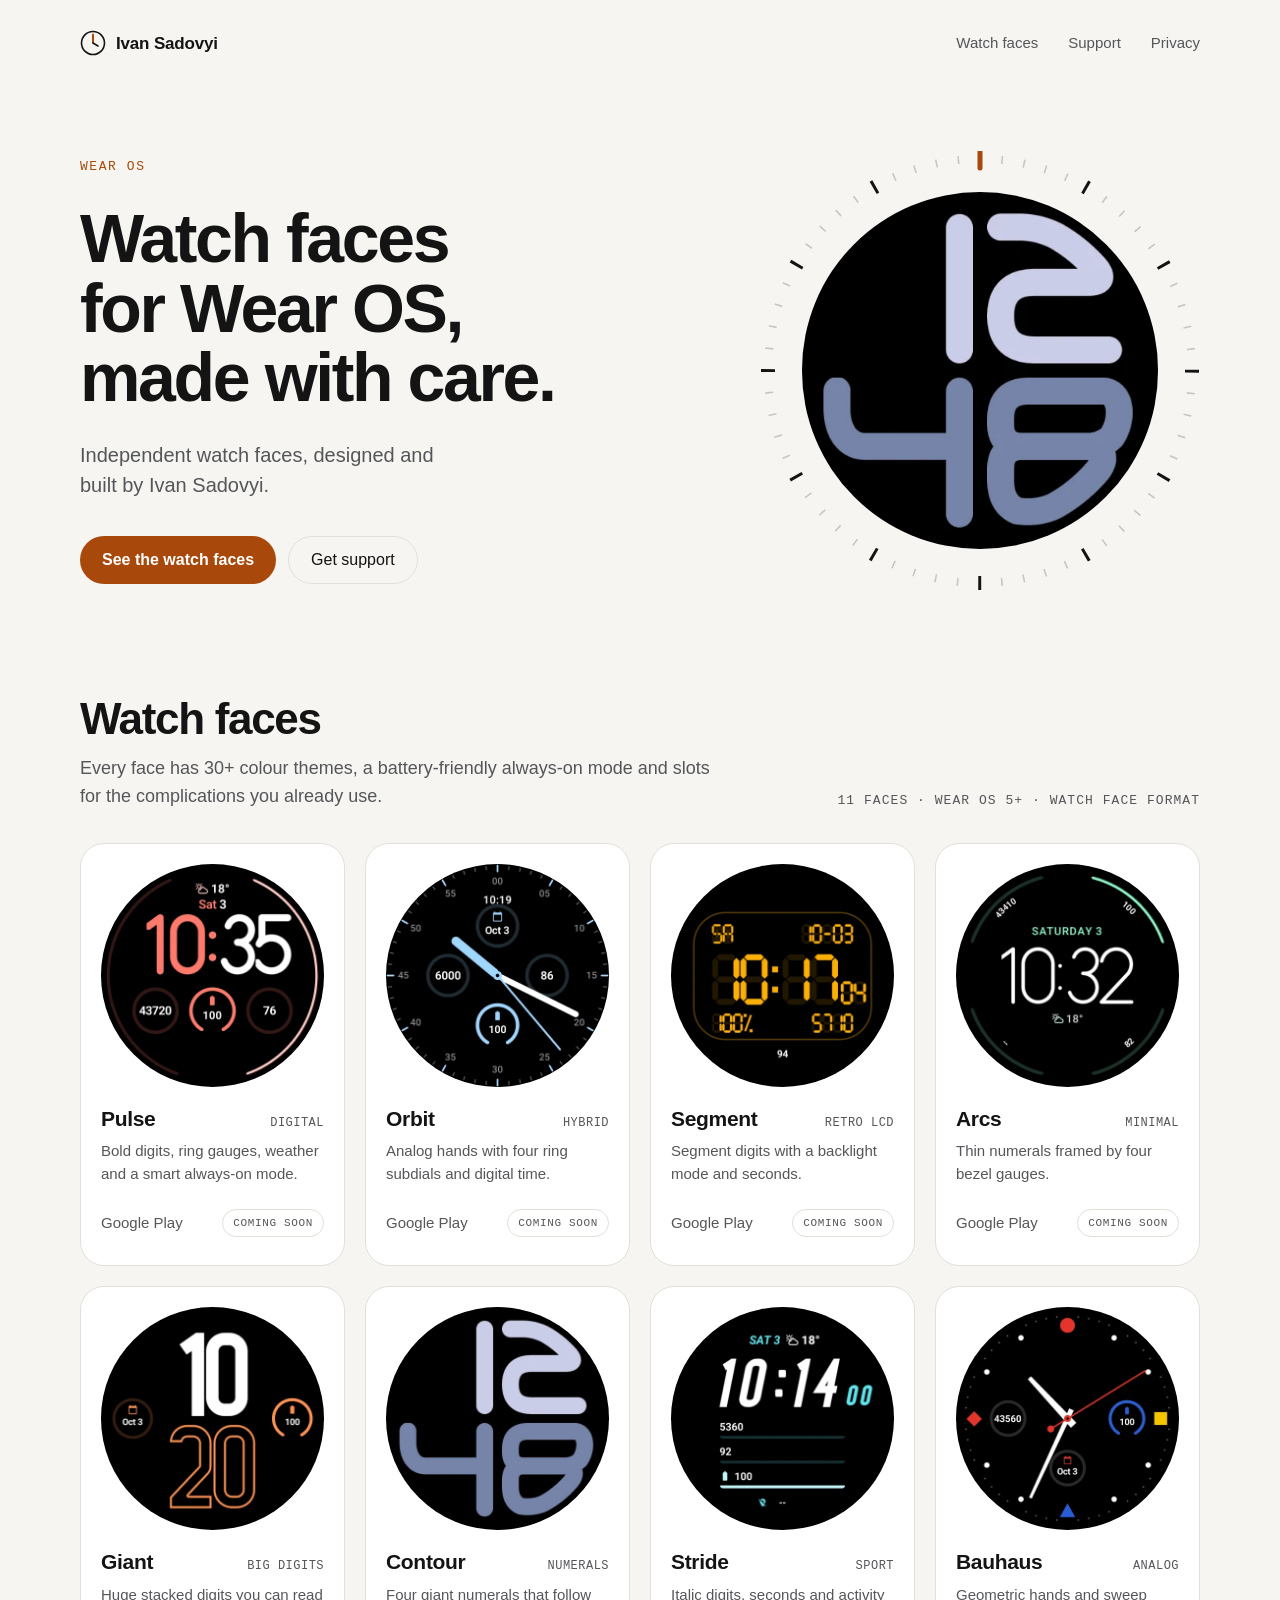
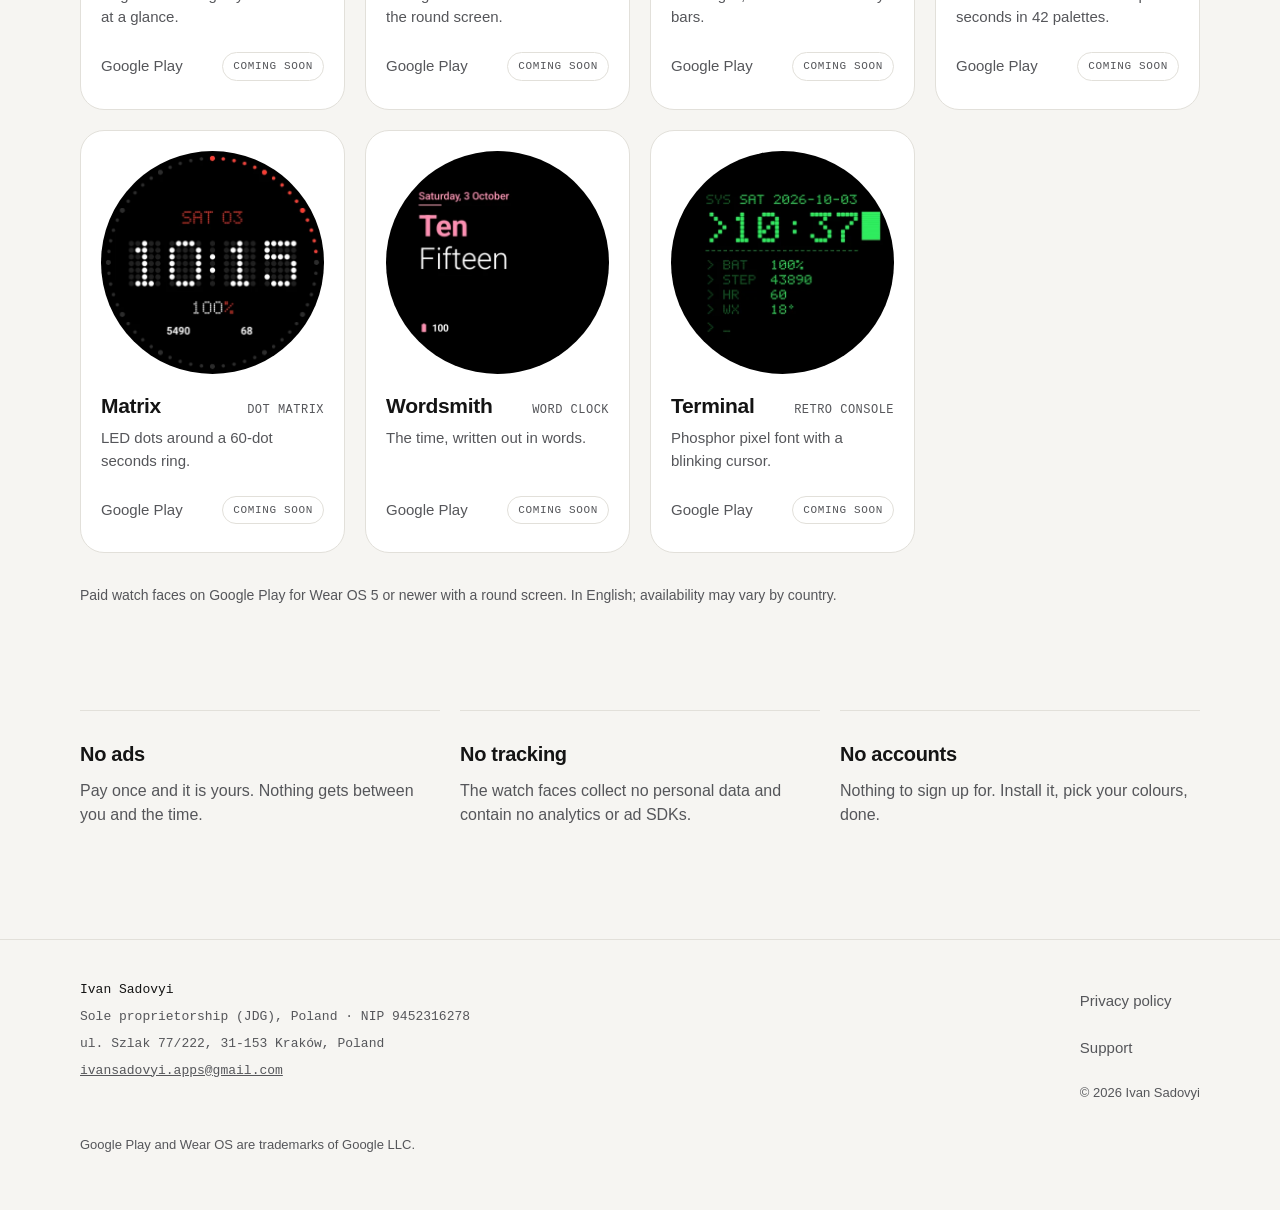
==== commit 60ed19a8: "Add trademark notice and availability note Co-Authored-By: Claude Opus 5.5 <noreply@anthropic.com>" ====
--- a/index.html
+++ b/index.html
@@ -20,7 +20,7 @@
 <link rel="icon" href="/favicon.svg" type="image/svg+xml">
 <link rel="icon" href="/favicon-32.png" sizes="32x32" type="image/png">
 <link rel="apple-touch-icon" href="/apple-touch-icon.png">
-<link rel="stylesheet" href="/assets/site.css?v=3">
+<link rel="stylesheet" href="/assets/site.css?v=4">
 </head>
 <body>
 <a class="skip" href="#main">Skip to content</a>
@@ -169,6 +169,7 @@
 <div class="face__store"><span class="store-link store-link--soon">Google Play</span><span class="chip">COMING SOON</span></div>
 </article>
 </div>
+<p class="faces__note">Paid watch faces on Google Play for Wear OS 5 or newer with a round screen. In English; availability may vary by country.</p>
 </section>
 
 <section class="wrap promises" aria-label="Promises">
@@ -200,6 +201,7 @@
 <a href="/support/">Support</a>
 <small>© 2026 Ivan Sadovyi</small>
 </div>
+<p class="fineprint">Google Play and Wear OS are trademarks of Google LLC.</p>
 </div>
 </footer>
 </body>
--- a/assets/site.css
+++ b/assets/site.css
@@ -168,6 +168,8 @@
 .section h2 { font-size: clamp(32px, 4vw, 44px); line-height: 1.1; font-weight: 650; letter-spacing: -0.03em; }
 .section__intro p { font-size: 18px; line-height: 1.55; color: var(--muted); }
 
+.faces__note { font-size: 14px; color: var(--muted); }
+
 .faces { display: grid; grid-template-columns: repeat(auto-fill, minmax(250px, 1fr)); gap: 20px; }
 
 .face {
@@ -258,6 +260,7 @@
 .footer-links { display: flex; flex-direction: column; gap: 4px; align-items: flex-start; font-size: 15px; }
 .footer-links a { padding: 10px 0; color: var(--muted); text-decoration: none; }
 .footer-links small { padding-top: 10px; font-size: 13px; color: var(--muted); }
+.fineprint { flex-basis: 100%; font-size: 13px; color: var(--muted); }
 
 /* Phones */
 
